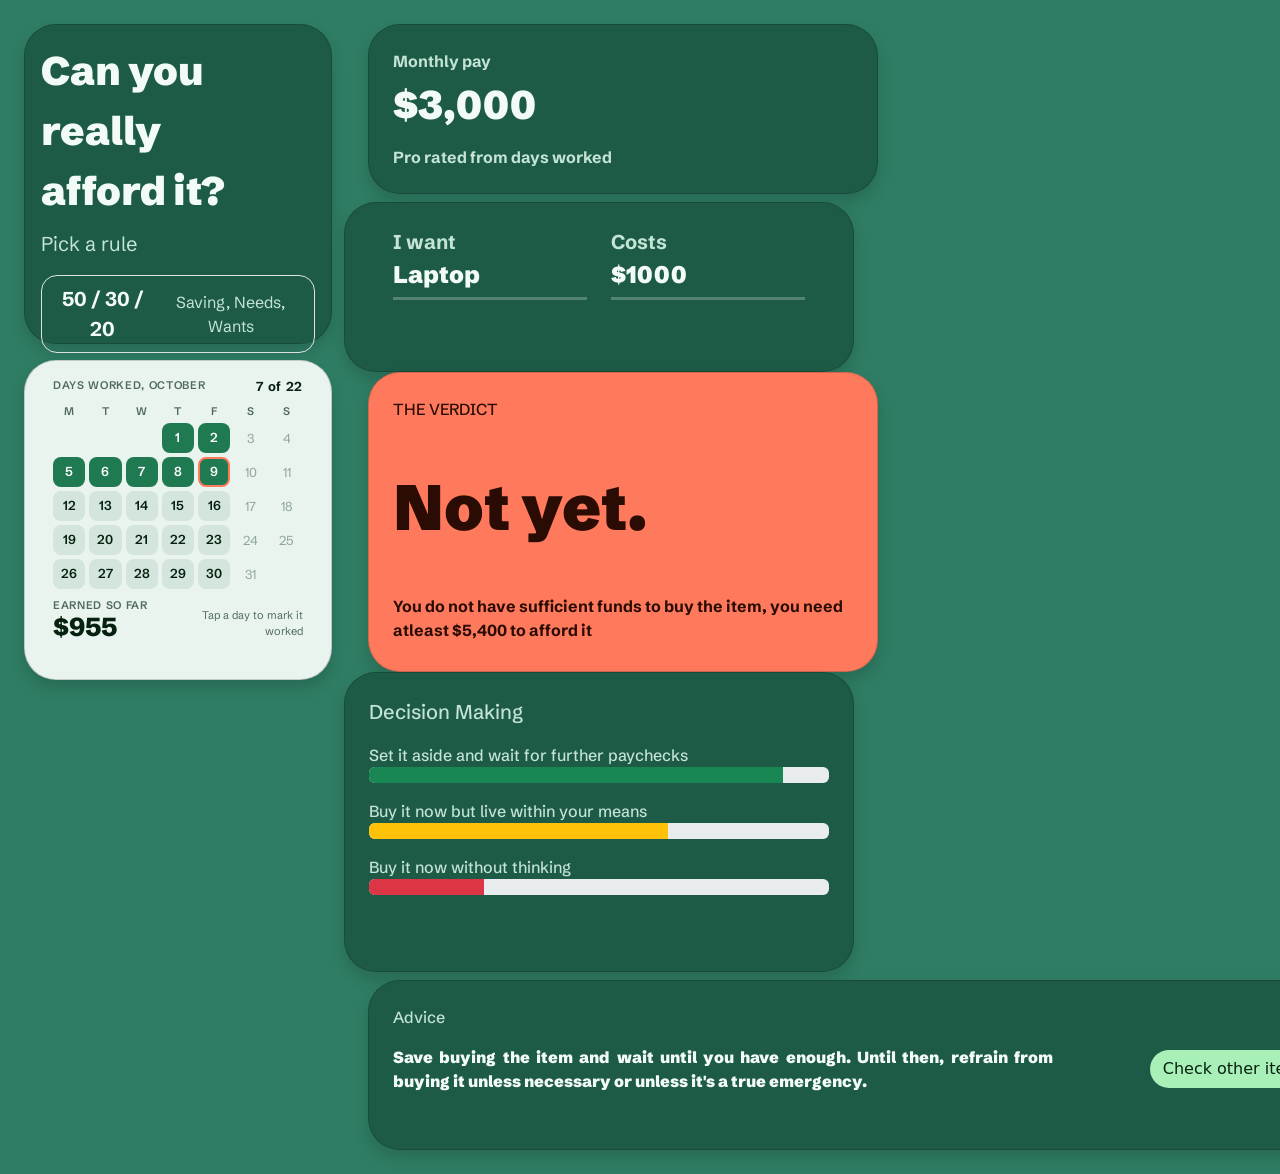
==== Bento-layout/index.html @ 9030b633 "Finished Static version" ====
<!DOCTYPE html>
<html lang="en">

<head>
    <meta charset="UTF-8">
    <meta name="viewport" content="width=device-width, initial-scale=1.0">
    <title>Can you afford it?</title>

    <link rel="stylesheet" href="https://cdn.jsdelivr.net/npm/bootstrap@5.3.0/dist/css/bootstrap.min.css">
    <link rel="preconnect" href="https://fonts.googleapis.com">
    <link rel="preconnect" href="https://fonts.gstatic.com" crossorigin>
    <link
        href="https://fonts.googleapis.com/css2?family=Fredoka:wght@300..700&family=Schibsted+Grotesk:ital,wght@0,400..900;1,400..900&display=swap"
        rel="stylesheet">
    <link rel="stylesheet" href="assets/index.css">
</head>

<body>

    <div class="container-fluid min-vh-100">
        <div class="row p-4"> <!-- Parent Row -->
            <div class="col-3 "> <!-- First Column -->
                <div class="row mb-3"> <!-- Can you afford it -->
                    <div class="card card-c1 bento-green rounded-5 shadow p-3">
                        <div class="fs-1 text-main text-big">
                            Can you really
                        </div>
                        <div class="fs-1 text-main text-big mb-2">
                            afford it?
                        </div>
                        <div class="p fs-5 text-mute mb-3">
                            Pick a rule
                        </div>
                        <div
                            class="d-flex justify-content-around align-items-center border bg-transparent p-2 mb-3 rounded-4 text-center">
                            <span class="text-main text-medium fs-5">50 / 30 / 20 </span>
                            <span class="text-mute">Saving, Needs, Wants</span>
                        </div>
                        <div
                            class="d-flex justify-content-around align-items-center border p-1 rounded-4 text-center selected">
                            <span class="text-selected text-medium fs-5"> 3x rule </span>
                            <span class="text-selected">Could you buy it 3 times?</span>
                        </div>
                    </div>
                </div>
                <div class="row"> <!-- Calendar -->
                    <div class="card card-c1 bento-white rounded-5 shadow ">
                        <div class="cal p-3">
                            <div class="d-flex justify-content-between cal-label">
                                <span>DAYS WORKED, OCTOBER</span>
                                <span class="cal-count"><span id="worked-count">7</span> of 22</span>
                            </div>
                            <div class="cal-grid cal-weekdays">
                                <span>M</span><span>T</span><span>W</span><span>T</span><span>F</span><span>S</span><span>S</span>
                            </div>
                            <div class="cal-grid" id="cal-days">
                                <div></div>
                                <div></div>
                                <div></div>
                                <button type="button" class="day-btn worked">1</button>
                                <button type="button" class="day-btn worked">2</button>
                                <span class="day-off">3</span>
                                <span class="day-off">4</span>
                                <button type="button" class="day-btn worked">5</button>
                                <button type="button" class="day-btn worked">6</button>
                                <button type="button" class="day-btn worked">7</button>
                                <button type="button" class="day-btn worked">8</button>
                                <button type="button" class="day-btn worked today">9</button>
                                <span class="day-off">10</span>
                                <span class="day-off">11</span>
                                <button type="button" class="day-btn">12</button>
                                <button type="button" class="day-btn">13</button>
                                <button type="button" class="day-btn">14</button>
                                <button type="button" class="day-btn">15</button>
                                <button type="button" class="day-btn">16</button>
                                <span class="day-off">17</span>
                                <span class="day-off">18</span>
                                <button type="button" class="day-btn">19</button>
                                <button type="button" class="day-btn">20</button>
                                <button type="button" class="day-btn">21</button>
                                <button type="button" class="day-btn">22</button>
                                <button type="button" class="day-btn">23</button>
                                <span class="day-off">24</span>
                                <span class="day-off">25</span>
                                <button type="button" class="day-btn">26</button>
                                <button type="button" class="day-btn">27</button>
                                <button type="button" class="day-btn">28</button>
                                <button type="button" class="day-btn">29</button>
                                <button type="button" class="day-btn">30</button>
                                <span class="day-off">31</span>
                                <div></div>
                            </div>
                            <div class="d-flex justify-content-between align-items-end mt-2">
                                <div>
                                    <div class="cal-label">EARNED SO FAR</div>
                                    <div class="cal-earned">$<span id="earned">955</span></div>
                                </div>
                                <div class="cal-hint">Tap a day to mark it worked</div>
                            </div>
                        </div>
                    </div>
                </div>
            </div>
            <div class="col-9"> <!-- Second Column -->
                <div class="row"> <!-- First Row -->
                    <div class="col ms-4 mb-2">
                        <div class="card card-r1 shadow rounded-5 bento-green p-4">
                            <div class="fs-6 text-mute text-medium mb-2">Monthly pay</div>
                            <h1>
                                <div class="text-big text-main ">$3,000</div>
                            </h1>
                            <hr class="my-1 mb-1">
                            <div class="text-mute text-medium">Pro rated from days worked</div>
                        </div>

                    </div>
                    <div class="col">
                        <div class="card card-r1 shadow rounded-5 bento-green">
                            <div class="row p-4 px-5">
                                <div class="col fs-5 text-mute text-medium mb-2">
                                    I want

                                    <div class="text-big text-main fs-4">Laptop</div>
                                    <hr class="mt-1">
                                </div>
                                <div class="col fs-5 text-mute text-medium mb-2">
                                    Costs

                                    <div class="text-big text-main fs-4">$1000</div>
                                    <hr class="mt-1">
                                </div>
                            </div>
                        </div>
                    </div>
                </div>
                <div class="row">
                    <div class="col ms-4">
                        <div class="card card-r2 shadow rounded-5 bento-orange">
                            <div class="text-verdict p-4 fs-6 text-sm">
                                THE VERDICT
                            </div>

                            <h1 class="text-verdict text-big p-4 font-l mb-0">Not yet.</h1>

                            <div class="text-verdict p-4 fs-6 text-sm fw-bold">
                                You do not have sufficient funds to buy the item, you need atleast $5,400 to afford it
                            </div>
                        </div>
                    </div>
                    <div class="col mb-2">
                        <div class="card card-r2 shadow rounded-5 bento-green">
                            <div class="text-mute p-4 text-sm">
                                <p class="fs-5">Decision Making</p>

                                <label>Set it aside and wait for further paychecks</label>
                                <div class="progress mb-3">
                                    <div class="progress-bar bg-success" role="progressbar" style="width: 90%"
                                        aria-valuenow="90" aria-valuemin="0" aria-valuemax="100"></div>
                                </div>

                                <label>Buy it now but live within your means</label>
                                <div class="progress mb-3">
                                    <div class="progress-bar bg-warning" role="progressbar" style="width: 65%"
                                        aria-valuenow="65" aria-valuemin="0" aria-valuemax="100"></div>
                                </div>

                                <label>Buy it now without thinking</label>
                                <div class="progress mb-3">
                                    <div class="progress-bar bg-danger" role="progressbar" style="width: 25%"
                                        aria-valuenow="25" aria-valuemin="0" aria-valuemax="100"></div>
                                </div>
                            </div>
                        </div>
                    </div>
                </div>
                <div class="row">
                    <div class="col ms-4">
                        <div class="card card-r3 shadow rounded-5 bento-green p-4">
                            <div class="text-mute text-sm fs-6 mb-3">
                                Advice
                            </div>
                            
                            <div class="row">
                                <div class="col-8 text-main text-big text-justify">
                                    Save buying the item and wait until you have enough.
                                    Until then,
                                    refrain from buying it unless necessary or unless it's a true emergency.
                                </div>
                                <div class="col-4 d-flex justify-content-center align-items-center">
                                    <button type="button" class="btn check rounded-pill">Check other items</button>
                                </div>
                            </div>
                        </div>
                    </div>
                </div>
            </div>
        </div>
    </div>

    <script src="https://cdn.jsdelivr.net/npm/bootstrap@5.3.0/dist/js/bootstrap.bundle.min.js"></script>
    <script>
        const total = 22, pay = 3000;
        const days = document.querySelectorAll('#cal-days .day-btn');
        function update() {
            const count = document.querySelectorAll('#cal-days .day-btn.worked').length;
            document.getElementById('worked-count').textContent = count;
            document.getElementById('earned').textContent = Math.round(pay * count / total).toLocaleString();
        }
        days.forEach(btn => btn.addEventListener('click', () => {
            btn.classList.toggle('worked');
            update();
        }));
    </script>
</body>

</html>
---- Bento-layout/assets/index.css ----
body {
    background-color: #2F7D64;
}

.bento-green {
    background-color: #1D5B47;
}

.bento-orange {
    background-color: #FF7A5C;
}

.bento-white {
    background-color: #EAF4EF;
}

.selected {
    background-color: #A8F0B8;
}

.check {
    color: #06210F;
    background-color: #A8F0B8;
}

.text-justify {
    text-align: justify;
}

.text-selected {
    color: #06210F;
}

.card-c1 {
    height: 320px;
    width: 400px;
}

.card-r1 {
    height: 170px;
    width: 510px;
}

.card-r2 {
    height: 300px;
    width: 510px;
}

.card-r3 {
    height: 170px;
    width: 1052px;
}

.text-verdict{
    color: #2B0C04;
    font-family: 'Schibsted Grotesk', sans-serif;
}

.text-main {
    color: #F2FBF6;
    font-family: 'Schibsted Grotesk', sans-serif;
}

.text-big {
    font-weight: 1000;
}

.font-l{
    font-size: 4rem;
}

.text-sm {
    font-weight: 500;
}


.text-medium {
    font-weight: 700;
}

.text-mute {
    color: #C4E4D6;
    font-family: 'Schibsted Grotesk', sans-serif;
}

.iframe {
    border:solid 1px #777; 
    width: 340px; 
    height: 180px; 
}

hr {
    border: none;
    height: 3px;
    background-color: #F2FBF6;
}

.cal { color: #06210F; font-family: 'Schibsted Grotesk', sans-serif; }

.cal-label { font-size: 11px; font-weight: 600; letter-spacing: .06em; color: #4E6B5E; }

.cal-count { font-size: 13px; font-weight: 700; color: #06210F; }

.cal-grid {
    display: grid;
    grid-template-columns: repeat(7, 1fr);
    gap: 4px;
    text-align: center;
}

.cal-weekdays { font-size: 11px; font-weight: 600; color: #4E6B5E; margin: 6px 0 4px; }

.day-btn {
    height: 30px;
    border: 2px solid transparent;
    border-radius: 8px;
    background-color: #D3E5DC;
    color: #06210F;
    font-size: 13px;
    font-weight: 600;
    padding: 0;
    cursor: pointer;
    transition: background-color .15s, color .15s;
}

.day-btn:hover { background-color: #BBD6C8; }

.day-btn.worked { background-color: #1F7A52; color: #FFFFFF; }

.day-btn.today { border-color: #FF7A5C; }

.day-off { font-size: 13px; line-height: 30px; color: #8FA79B; }

.cal-earned { font-size: 26px; font-weight: 800; line-height: 1; }

.cal-hint { font-size: 11px; color: #4E6B5E; text-align: right; max-width: 110px; }
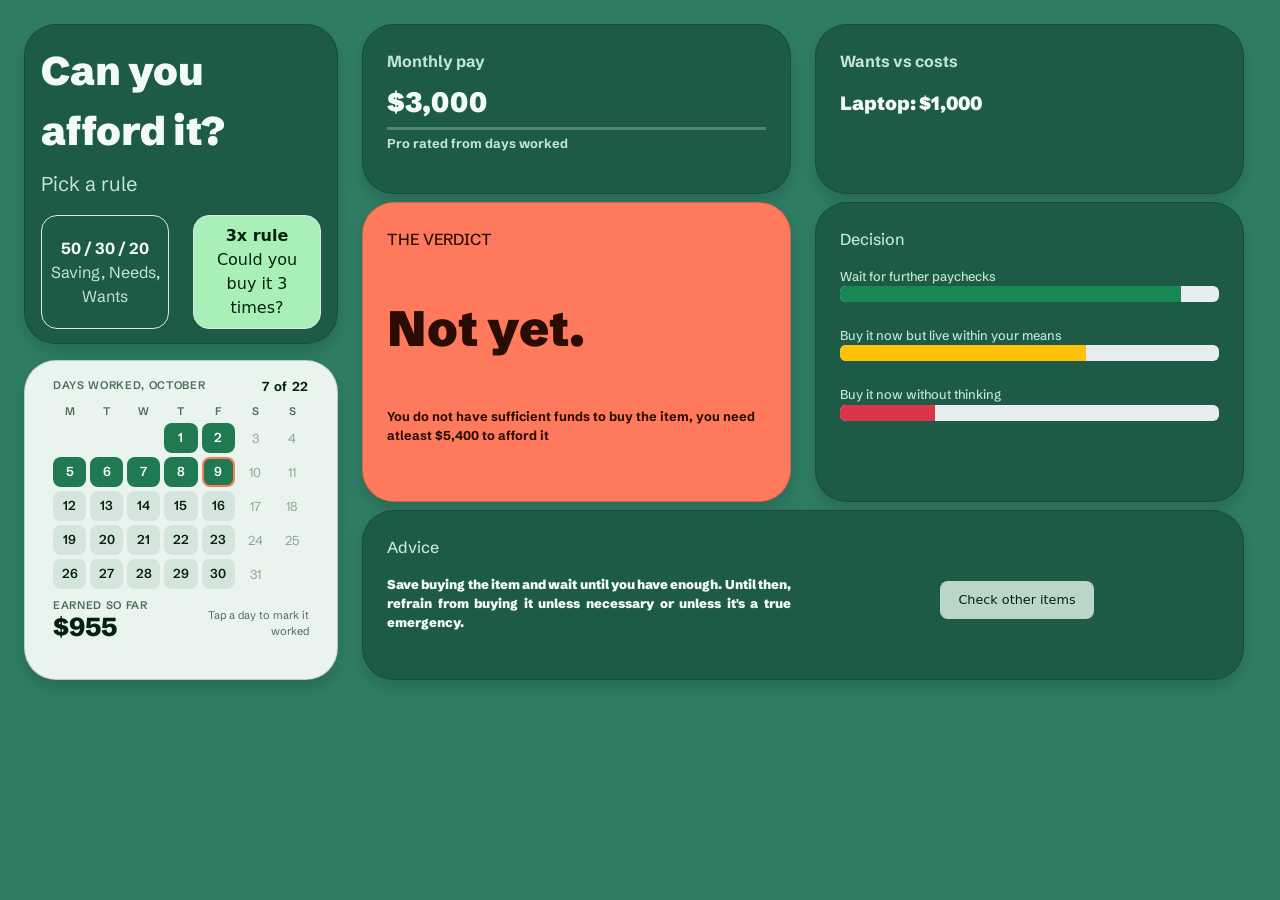
==== commit 8fed2014: "Added responsiveness and fixed UI problems" ====
--- a/Bento-layout/index.html
+++ b/Bento-layout/index.html
@@ -18,12 +18,12 @@
 <body>
 
     <div class="container-fluid min-vh-100">
-        <div class="row p-4"> <!-- Parent Row -->
-            <div class="col-3 "> <!-- First Column -->
+        <div class="row p-4 g-3"> <!-- Parent Row -->
+            <div class="col-12 col-md-6 col-lg-4 col-xl-3"> <!-- First Column -->
                 <div class="row mb-3"> <!-- Can you afford it -->
                     <div class="card card-c1 bento-green rounded-5 shadow p-3">
                         <div class="fs-1 text-main text-big">
-                            Can you really
+                            Can you
                         </div>
                         <div class="fs-1 text-main text-big mb-2">
                             afford it?
@@ -31,19 +31,26 @@
                         <div class="p fs-5 text-mute mb-3">
                             Pick a rule
                         </div>
-                        <div
-                            class="d-flex justify-content-around align-items-center border bg-transparent p-2 mb-3 rounded-4 text-center">
-                            <span class="text-main text-medium fs-5">50 / 30 / 20 </span>
-                            <span class="text-mute">Saving, Needs, Wants</span>
-                        </div>
-                        <div
-                            class="d-flex justify-content-around align-items-center border p-1 rounded-4 text-center selected">
-                            <span class="text-selected text-medium fs-5"> 3x rule </span>
-                            <span class="text-selected">Could you buy it 3 times?</span>
-                        </div>
-                    </div>
-                </div>
-                <div class="row"> <!-- Calendar -->
+
+                        <div class="row g-xs-2">
+                            <div class="col-6">
+                                <div
+                                    class="rule-opt h-100 d-flex flex-column justify-content-center align-items-center border bg-transparent p-2 rounded-4 text-center">
+                                    <span class="rule-name text-main text-medium">50 / 30 / 20</span>
+                                    <span class="rule-desc text-mute">Saving, Needs, Wants</span>
+                                </div>
+                            </div>
+                            <div class="col-6">
+                                <div
+                                    class="rule-opt h-100 d-flex flex-column justify-content-center align-items-center border p-2 rounded-4 text-center selected">
+                                    <span class="rule-name text-selected text-medium">3x rule</span>
+                                    <span class="rule-desc text-selected">Could you buy it 3 times?</span>
+                                </div>
+                            </div>
+                        </div>
+                    </div>
+                </div>
+                <div class="row "> <!-- Calendar -->
                     <div class="card card-c1 bento-white rounded-5 shadow ">
                         <div class="cal p-3">
                             <div class="d-flex justify-content-between cal-label">
@@ -101,99 +108,95 @@
                     </div>
                 </div>
             </div>
-            <div class="col-9"> <!-- Second Column -->
-                <div class="row"> <!-- First Row -->
-                    <div class="col ms-4 mb-2">
+
+            <div class="col-12 col-md-6 col-lg-8 col-xl-9">
+                <div class="row ms-md-2">
+                    <div class="col-12 col-sm-5 col-md-6 col-lg-6 col mb-2">
                         <div class="card card-r1 shadow rounded-5 bento-green p-4">
-                            <div class="fs-6 text-mute text-medium mb-2">Monthly pay</div>
-                            <h1>
-                                <div class="text-big text-main ">$3,000</div>
-                            </h1>
-                            <hr class="my-1 mb-1">
-                            <div class="text-mute text-medium">Pro rated from days worked</div>
-                        </div>
-
-                    </div>
-                    <div class="col">
-                        <div class="card card-r1 shadow rounded-5 bento-green">
-                            <div class="row p-4 px-5">
-                                <div class="col fs-5 text-mute text-medium mb-2">
-                                    I want
-
-                                    <div class="text-big text-main fs-4">Laptop</div>
-                                    <hr class="mt-1">
-                                </div>
-                                <div class="col fs-5 text-mute text-medium mb-2">
-                                    Costs
-
-                                    <div class="text-big text-main fs-4">$1000</div>
-                                    <hr class="mt-1">
-                                </div>
-                            </div>
-                        </div>
-                    </div>
-                </div>
-                <div class="row">
-                    <div class="col ms-4">
-                        <div class="card card-r2 shadow rounded-5 bento-orange">
-                            <div class="text-verdict p-4 fs-6 text-sm">
+                            <div>
+                                <div class="fs-6 text-mute text-medium mb-2">Monthly pay</div>
+
+                                <div class="text-big text-main fs-3">$3,000</div>
+
+                                <hr class="my-1 mb-1">
+                                <div class="text-mute text-medium font-md">Pro rated from days worked</div>
+                            </div>
+                        </div>
+                    </div>
+                    <div class="col-12 col-sm-7 col-md-6 col-lg-6 col mb-2">
+                        <div class="card card-r1 shadow rounded-5 bento-green p-4">
+                            <p class="text-mute text-medium">
+                                Wants vs costs <br>
+                                <div class="text-main text-big font-cust">Laptop: $1,000</div>
+                            </p>
+                        </div>
+                    </div>
+                </div>
+                <div class="row ms-md-2">
+                    <div class="col-12 col-sm-7 col-md-6 col-lg-6">
+                        <div class="card card-r2 shadow rounded-5 bento-orange mb-2 p-4">
+                            <div class="text-verdict fs-6 text-sm mb-5 mb-md-0 mb-lg-5">
                                 THE VERDICT
                             </div>
 
-                            <h1 class="text-verdict text-big p-4 font-l mb-0">Not yet.</h1>
-
-                            <div class="text-verdict p-4 fs-6 text-sm fw-bold">
-                                You do not have sufficient funds to buy the item, you need atleast $5,400 to afford it
-                            </div>
-                        </div>
-                    </div>
-                    <div class="col mb-2">
+                            <h1 class="text-verdict text-big font-l mb-5 mb-md-1 mb-lg-5">Not yet.</h1>
+
+                            <div class="text-verdict fs-6 text-sm fw-bold">
+                                
+                                <p class="font-md">You do not have sufficient funds to buy the item, you need atleast $5,400 to afford it</p>
+                            </div>
+                        </div>
+                    </div>
+                    <div class="col-12 col-sm-5 col-md-6 col-lg-6 mb-2">
                         <div class="card card-r2 shadow rounded-5 bento-green">
                             <div class="text-mute p-4 text-sm">
-                                <p class="fs-5">Decision Making</p>
-
-                                <label>Set it aside and wait for further paychecks</label>
-                                <div class="progress mb-3">
+                                <p class="fs-6">Decision</p>
+
+                                <div class="font-md"><label>Wait for further paychecks</label>
+                                <div class="progress mb-3 mb-sm-2 mb-lg-4">
                                     <div class="progress-bar bg-success" role="progressbar" style="width: 90%"
                                         aria-valuenow="90" aria-valuemin="0" aria-valuemax="100"></div>
                                 </div>
 
                                 <label>Buy it now but live within your means</label>
-                                <div class="progress mb-3">
+                                <div class="progress mb-3 mb-sm-2 mb-lg-4">
                                     <div class="progress-bar bg-warning" role="progressbar" style="width: 65%"
                                         aria-valuenow="65" aria-valuemin="0" aria-valuemax="100"></div>
                                 </div>
 
                                 <label>Buy it now without thinking</label>
-                                <div class="progress mb-3">
+                                <div class="progress mb-3 mb-sm-2">
                                     <div class="progress-bar bg-danger" role="progressbar" style="width: 25%"
                                         aria-valuenow="25" aria-valuemin="0" aria-valuemax="100"></div>
-                                </div>
-                            </div>
-                        </div>
-                    </div>
-                </div>
-                <div class="row">
-                    <div class="col ms-4">
+                                </div></div>
+                                
+                            </div>
+                        </div>
+                    </div>
+                </div>
+                <div class="row ms-md-2">
+                    <div class=" col">
                         <div class="card card-r3 shadow rounded-5 bento-green p-4">
-                            <div class="text-mute text-sm fs-6 mb-3">
-                                Advice
-                            </div>
-                            
-                            <div class="row">
-                                <div class="col-8 text-main text-big text-justify">
-                                    Save buying the item and wait until you have enough.
-                                    Until then,
-                                    refrain from buying it unless necessary or unless it's a true emergency.
-                                </div>
-                                <div class="col-4 d-flex justify-content-center align-items-center">
-                                    <button type="button" class="btn check rounded-pill">Check other items</button>
+                            <div class="row ">
+                                <div class="text-mute text-sm fs-6 mb-lg-3">
+                                    Advice
+                                </div>
+                                <div class="col-12 col-sm-6 col-md-12 col-lg-6 col-8">
+                                    <p class="text-main text-big text-justify font-md mb-2">Save buying the item and wait
+                                        until
+                                        you have enough.
+                                        Until then,
+                                        refrain from buying it unless necessary or unless it's a true emergency.</p>
+                                </div>
+                                <div class="col-12 col-sm-6 col-md-12 col-lg-6 col-4 d-flex justify-content-center align-items-center">
+                                    <button type="button" class="btn check rounded-3 font-md mb-lg-3">Check other items</button>
                                 </div>
                             </div>
                         </div>
                     </div>
                 </div>
             </div>
+
         </div>
     </div>
 
--- a/Bento-layout/assets/index.css
+++ b/Bento-layout/assets/index.css
@@ -1,3 +1,8 @@
+* {
+  transition: all 0.3s ease-in;
+}
+
+
 body {
     background-color: #2F7D64;
 }
@@ -20,7 +25,11 @@
 
 .check {
     color: #06210F;
-    background-color: #A8F0B8;
+    background-color: #BBD6C8;
+    height:auto;
+    width: auto; 
+    max-width: 100%;
+    padding: clamp(0.375rem, 0.2rem + 0.4vw, 0.9rem) clamp(0.75rem, 0.4rem + 0.9vw, 1.75rem);
 }
 
 .text-justify {
@@ -51,6 +60,16 @@
     width: 1052px;
 }
 
+.card-r1, .card-r2, .card-r3, .card-c1 { max-width: 100%; }
+.card-r1, .card-r2, .card-r3, .card-c1 {
+    width: 100%;      
+    max-width: 100%;  
+}
+
+.row > .col {
+    min-width: 0; 
+}
+
 .text-verdict{
     color: #2B0C04;
     font-family: 'Schibsted Grotesk', sans-serif;
@@ -65,8 +84,16 @@
     font-weight: 1000;
 }
 
-.font-l{
-    font-size: 4rem;
+.font-l {
+    font-size: clamp(3rem, 1.5rem + 2vw, 5rem);
+}
+
+.font-md {
+    font-size: clamp(0.775rem, 0.4rem + 0.5vw, 1.1rem);
+}
+
+.font-cust {
+    font-size: clamp(1rem, 0.4rem + 1vw, 2rem);
 }
 
 .text-sm {
@@ -122,6 +149,7 @@
     cursor: pointer;
     transition: background-color .15s, color .15s;
 }
+.check:hover { background-color: #A8F0B8;}
 
 .day-btn:hover { background-color: #BBD6C8; }
 
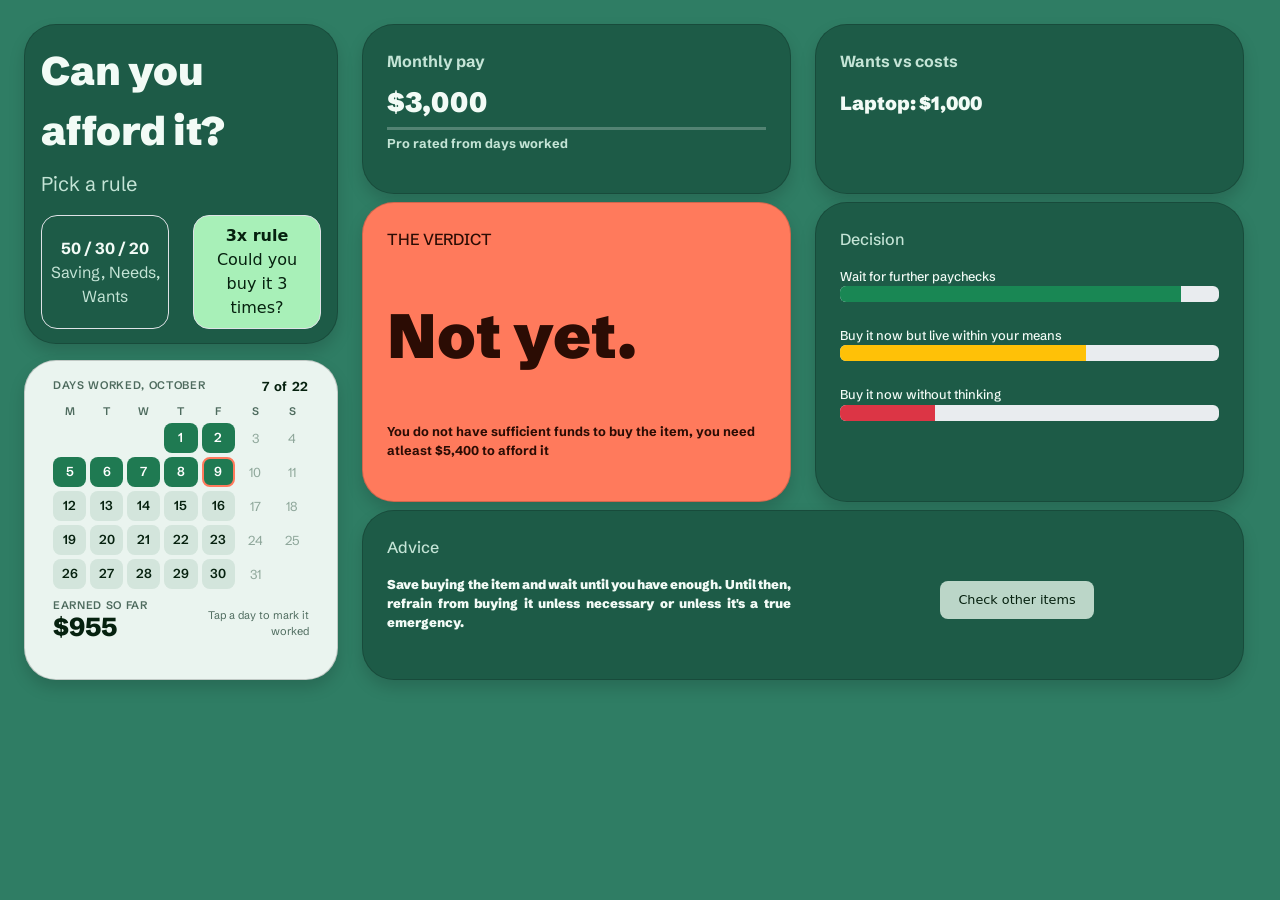
==== commit 7b26ddce: "Updated Responsive Feature" ====
--- a/Bento-layout/index.html
+++ b/Bento-layout/index.html
@@ -149,8 +149,8 @@
                     </div>
                     <div class="col-12 col-sm-5 col-md-6 col-lg-6 mb-2">
                         <div class="card card-r2 shadow rounded-5 bento-green">
-                            <div class="text-mute p-4 text-sm">
-                                <p class="fs-6">Decision</p>
+                            <div class="text-main p-4 text-sm">
+                                <p class="fs-6 text-mute">Decision</p>
 
                                 <div class="font-md"><label>Wait for further paychecks</label>
                                 <div class="progress mb-3 mb-sm-2 mb-lg-4">
--- a/Bento-layout/assets/index.css
+++ b/Bento-layout/assets/index.css
@@ -85,7 +85,7 @@
 }
 
 .font-l {
-    font-size: clamp(3rem, 1.5rem + 2vw, 5rem);
+    font-size: clamp(3rem, 1.5rem + 3vw, 5rem);
 }
 
 .font-md {
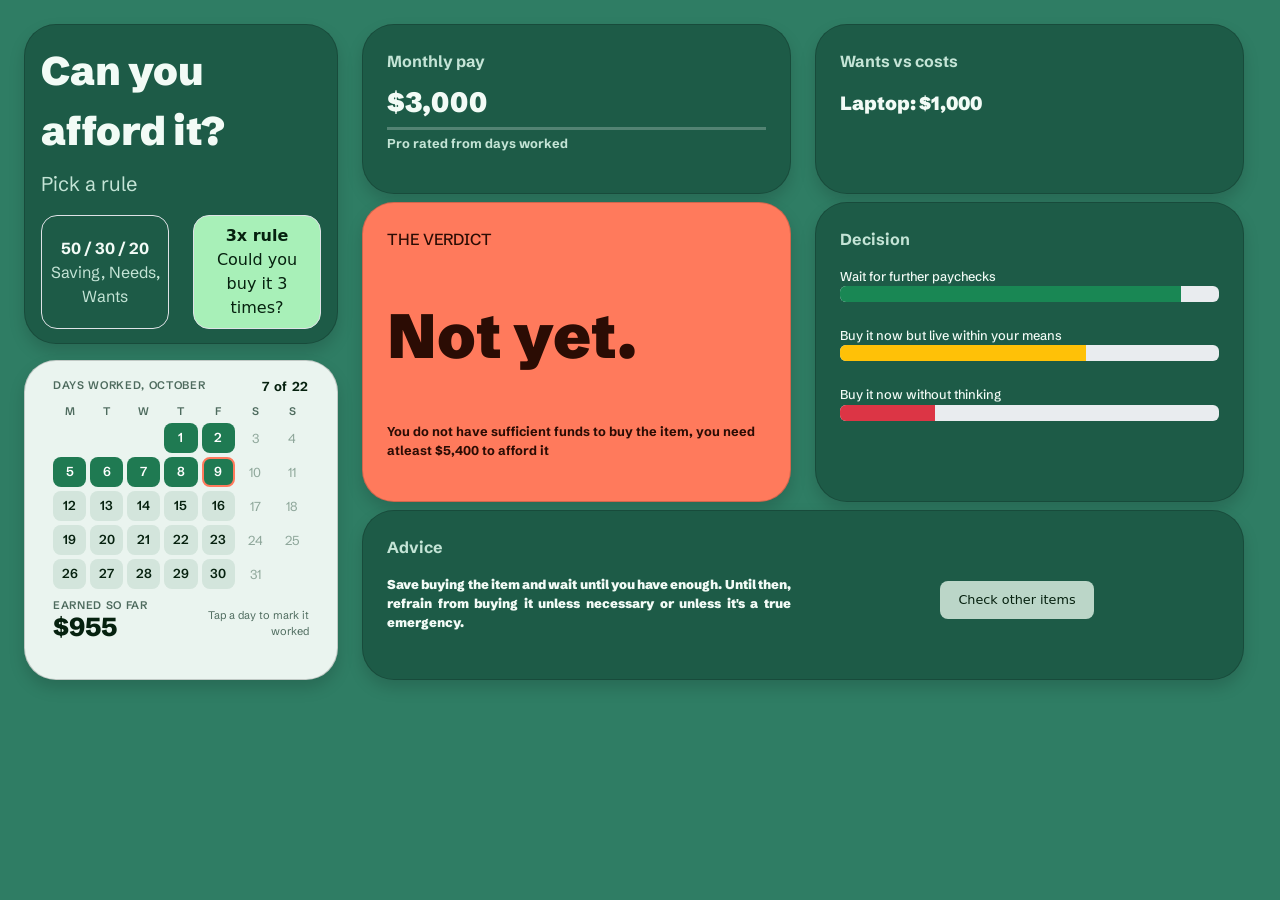
==== commit a942a9b7: "Finalized tweaks and added assisted animations" ====
--- a/Bento-layout/index.html
+++ b/Bento-layout/index.html
@@ -22,10 +22,10 @@
             <div class="col-12 col-md-6 col-lg-4 col-xl-3"> <!-- First Column -->
                 <div class="row mb-3"> <!-- Can you afford it -->
                     <div class="card card-c1 bento-green rounded-5 shadow p-3">
-                        <div class="fs-1 text-main text-big">
+                        <div class="fs-1 text-main text-big typing" style="--n:8; --d:0.5s">
                             Can you
                         </div>
-                        <div class="fs-1 text-main text-big mb-2">
+                        <div class="fs-1 text-main text-big mb-2 typing" style="--n:8; --d:0.8s">
                             afford it?
                         </div>
                         <div class="p fs-5 text-mute mb-3">
@@ -35,7 +35,7 @@
                         <div class="row g-xs-2">
                             <div class="col-6">
                                 <div
-                                    class="rule-opt h-100 d-flex flex-column justify-content-center align-items-center border bg-transparent p-2 rounded-4 text-center">
+                                    class="rule-opt h-100 d-flex flex-column justify-content-center align-items-center border p-2 rounded-4 text-center">
                                     <span class="rule-name text-main text-medium">50 / 30 / 20</span>
                                     <span class="rule-desc text-mute">Saving, Needs, Wants</span>
                                 </div>
@@ -139,7 +139,7 @@
                                 THE VERDICT
                             </div>
 
-                            <h1 class="text-verdict text-big font-l mb-5 mb-md-1 mb-lg-5">Not yet.</h1>
+                            <h1 class="text-verdict text-big font-l mb-5 mb-md-1 mb-lg-5 typing" style="--n:8; --d:0.9s">Not yet.</h1>
 
                             <div class="text-verdict fs-6 text-sm fw-bold">
                                 
@@ -150,7 +150,7 @@
                     <div class="col-12 col-sm-5 col-md-6 col-lg-6 mb-2">
                         <div class="card card-r2 shadow rounded-5 bento-green">
                             <div class="text-main p-4 text-sm">
-                                <p class="fs-6 text-mute">Decision</p>
+                                <p class="fs-6 text-mute text-medium">Decision</p>
 
                                 <div class="font-md"><label>Wait for further paychecks</label>
                                 <div class="progress mb-3 mb-sm-2 mb-lg-4">
@@ -178,7 +178,7 @@
                     <div class=" col">
                         <div class="card card-r3 shadow rounded-5 bento-green p-4">
                             <div class="row ">
-                                <div class="text-mute text-sm fs-6 mb-lg-3">
+                                <div class="text-mute text-medium fs-6 mb-lg-3">
                                     Advice
                                 </div>
                                 <div class="col-12 col-sm-6 col-md-12 col-lg-6 col-8">
@@ -204,15 +204,50 @@
     <script>
         const total = 22, pay = 3000;
         const days = document.querySelectorAll('#cal-days .day-btn');
+        const earnedEl = document.getElementById('earned');
+        const countEl = document.getElementById('worked-count');
+
+        
+        document.querySelectorAll('.card').forEach((card, i) => card.style.setProperty('--i', i));
+
+        
+        let shown = Number(earnedEl.textContent.replace(/,/g, '')), raf;
+        function countTo(target) {
+            cancelAnimationFrame(raf);
+            const start = shown, t0 = performance.now(), dur = 500;
+            function step(now) {
+                const p = Math.min((now - t0) / dur, 1);
+                const eased = 1 - Math.pow(1 - p, 3);         
+                shown = start + (target - start) * eased;
+                earnedEl.textContent = Math.round(shown).toLocaleString();
+                if (p < 1) raf = requestAnimationFrame(step); else shown = target;
+            }
+            raf = requestAnimationFrame(step);
+        }
+
+        
+        function bump(el) {
+            el.classList.remove('bump');
+            void el.offsetWidth;                               
+            el.classList.add('bump');
+        }
+
         function update() {
             const count = document.querySelectorAll('#cal-days .day-btn.worked').length;
-            document.getElementById('worked-count').textContent = count;
-            document.getElementById('earned').textContent = Math.round(pay * count / total).toLocaleString();
+            countEl.textContent = count;
+            bump(countEl);
+            countTo(Math.round(pay * count / total));
         }
         days.forEach(btn => btn.addEventListener('click', () => {
             btn.classList.toggle('worked');
             update();
         }));
+
+        const rules = document.querySelectorAll('.rule-opt');
+        rules.forEach(opt => opt.addEventListener('click', () => {
+            rules.forEach(o => o.classList.remove('selected'));
+            opt.classList.add('selected');
+        }));
     </script>
 </body>
 
--- a/Bento-layout/assets/index.css
+++ b/Bento-layout/assets/index.css
@@ -1,7 +1,7 @@
 * {
-  transition: all 0.3s ease-in;
-}
-
+    transition: width .3s ease, height .3s ease, margin .3s ease,
+                padding .3s ease, font-size .3s ease;
+}
 
 body {
     background-color: #2F7D64;
@@ -161,4 +161,97 @@
 
 .cal-earned { font-size: 26px; font-weight: 800; line-height: 1; }
 
-.cal-hint { font-size: 11px; color: #4E6B5E; text-align: right; max-width: 110px; }+.cal-hint { font-size: 11px; color: #4E6B5E; text-align: right; max-width: 110px; }
+
+
+
+@keyframes rise {
+    from { opacity: 0; transform: translateY(24px) scale(.97); }
+    to   { opacity: 1; transform: none; }
+}
+.card {
+    animation: rise .6s cubic-bezier(.2, .8, .2, 1) backwards;
+    animation-delay: calc(var(--i, 0) * 90ms);
+}
+
+.card-c1, .card-r1 {
+    transition: transform .25s ease, box-shadow .25s ease;
+}
+.card-c1:hover, .card-r1:hover {
+    transform: translateY(-6px) scale(1.01);
+    box-shadow: 0 16px 32px rgba(0, 0, 0, .25) !important;
+}
+
+@keyframes grow {
+    from { transform: scaleX(0); }
+    to   { transform: scaleX(1); }
+}
+.progress-bar {
+    transform-origin: left;
+    animation: grow 1s cubic-bezier(.2, .8, .2, 1) both;
+    animation-delay: .9s;
+}
+
+.progress-bar {
+    position: relative;
+    overflow: hidden;
+}
+.progress-bar::after {
+    content: "";
+    position: absolute;
+    inset: 0;
+    background: linear-gradient(100deg, transparent 30%, rgba(255,255,255,.45) 50%, transparent 70%);
+    transform: translateX(-100%);
+    animation: shine 2.5s ease-in-out 1.9s infinite;
+}
+@keyframes shine {
+    to { transform: translateX(100%); }
+}
+
+.rule-opt {
+    cursor: pointer;
+    transition: background-color .25s ease, transform .15s ease;
+}
+.rule-opt:hover { transform: translateY(-2px); }
+.rule-opt:active { transform: scale(.97); }
+.rule-opt.selected .rule-name,
+.rule-opt.selected .rule-desc { color: #06210F; }
+
+.check {
+    transition: background-color .2s ease, transform .15s ease;
+}
+.check:hover  { transform: translateY(-2px); }
+.check:active { transform: scale(.96); }
+
+.day-btn { transition: background-color .15s, color .15s, transform .12s; }
+.day-btn:active { transform: scale(.88); }
+
+@keyframes pulse {
+    0%   { box-shadow: 0 0 0 0 rgba(255, 122, 92, .55); }
+    100% { box-shadow: 0 0 0 8px rgba(255, 122, 92, 0); }
+}
+.day-btn.today { animation: pulse 2s ease-out infinite; }
+
+@keyframes bump {
+    40% { transform: scale(1.12); }
+}
+.bump { display: inline-block; animation: bump .3s ease; }
+
+@media (prefers-reduced-motion: reduce) {
+    *, *::before, *::after {
+        animation-duration: .01ms !important;
+        animation-delay: 0s !important;
+        animation-iteration-count: 1 !important;
+        transition-duration: .01ms !important;
+    }
+}
+
+@keyframes type {
+    from { clip-path: inset(0 100% 0 0); }  
+    to   { clip-path: inset(0 0 0 0); }      
+}
+
+.typing {
+    width: fit-content;
+    animation: type calc(var(--n) * 40ms) steps(var(--n)) var(--d, 0s) backwards;
+}
